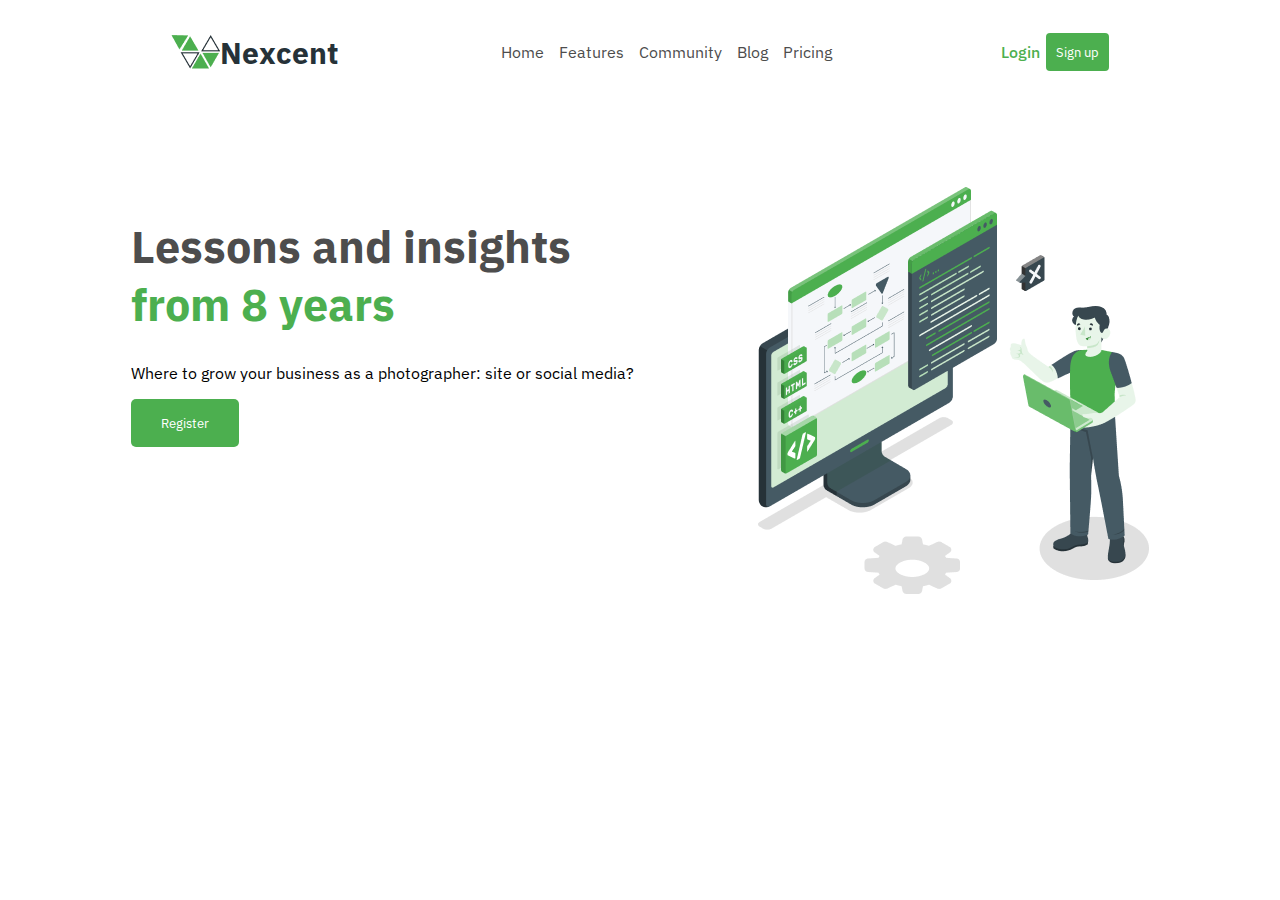
==== index.html @ 279a665d "html" ====
<!DOCTYPE html>
<html lang="en">
<head>
    <link href = "index.css" rel = "stylesheet"/>
    <meta charset="UTF-8">
    <link rel="preconnect" href="https://fonts.googleapis.com">
    <link rel="preconnect" href="https://fonts.gstatic.com" crossorigin>
    <link href="https://fonts.googleapis.com/css2?family=IBM+Plex+Sans:ital,wght@0,100;0,200;0,300;0,400;0,500;0,600;0,700;1,100;1,200;1,300;1,400;1,500;1,600;1,700&display=swap" rel="stylesheet">
    <title>Mavericks</title>
    <style>
        *{
            font-family: "IBM Plex sans",serif;
        }
    </style>
</head>
<body>
<nav class = "main container">
    <div class ="nav">
        <div style = "display: flex; align-items: center">
            <img src="/assets/logo.png" alt ="logo"/>
            <h2 style="color: #263238; font-size: 30px">Nexcent</h2>
        </div>
        <div class = "mid-section">
            <p>Home</p>
            <p>Features</p>
            <p>Community</p>
            <p>Blog</p>
            <p>Pricing</p>
        </div>
        <div style="display: flex; justify-content: center; align-items: center">
            <button style="color: #4caf4f; background: none; border: none; font-size: 16px; font-weight: 500">Login</button>
            <button style="padding: 10px; border-radius: 4px; background: #4caf4f; color: #ffffff; border: none">Sign up</button>
        </div>
    </div>
    <div class = "hero-section" >
        <div>
            <h1>Lessons and insights<span style="color: #4caf4f; display: block">from 8 years</span> </h1>
            <p>Where to grow your business as a photographer: site or social media?</p>
            <button style="color: #ffffff; background: #4caf4f; border: none; border-radius: 5px; padding: 15px 30px">Register</button>
        </div>
        <div >
            <img src="assets/HeroIllustration.png" alt = "image"/>
        </div>
    </div>
</nav>
</body>
</html>
---- index.css ----
.nav{
    display: flex;
    justify-content: space-evenly;
}
.mid-section {
    display: flex;
    gap: 15px;
    font-weight: 400;
    font-size:16px;
    justify-content: center;
    align-items: center;
}
.mid-section > p{
    color: #4d4d4d ;
    font-size: 16px;
}
.hero-section{
    display: flex;
    Justify-content: space-evenly;
    padding-top: 90px;
}
.hero-section > div > h1{
    color: #4d4d4d;
    font-weight: bolder;
    font-size: 45px;
}
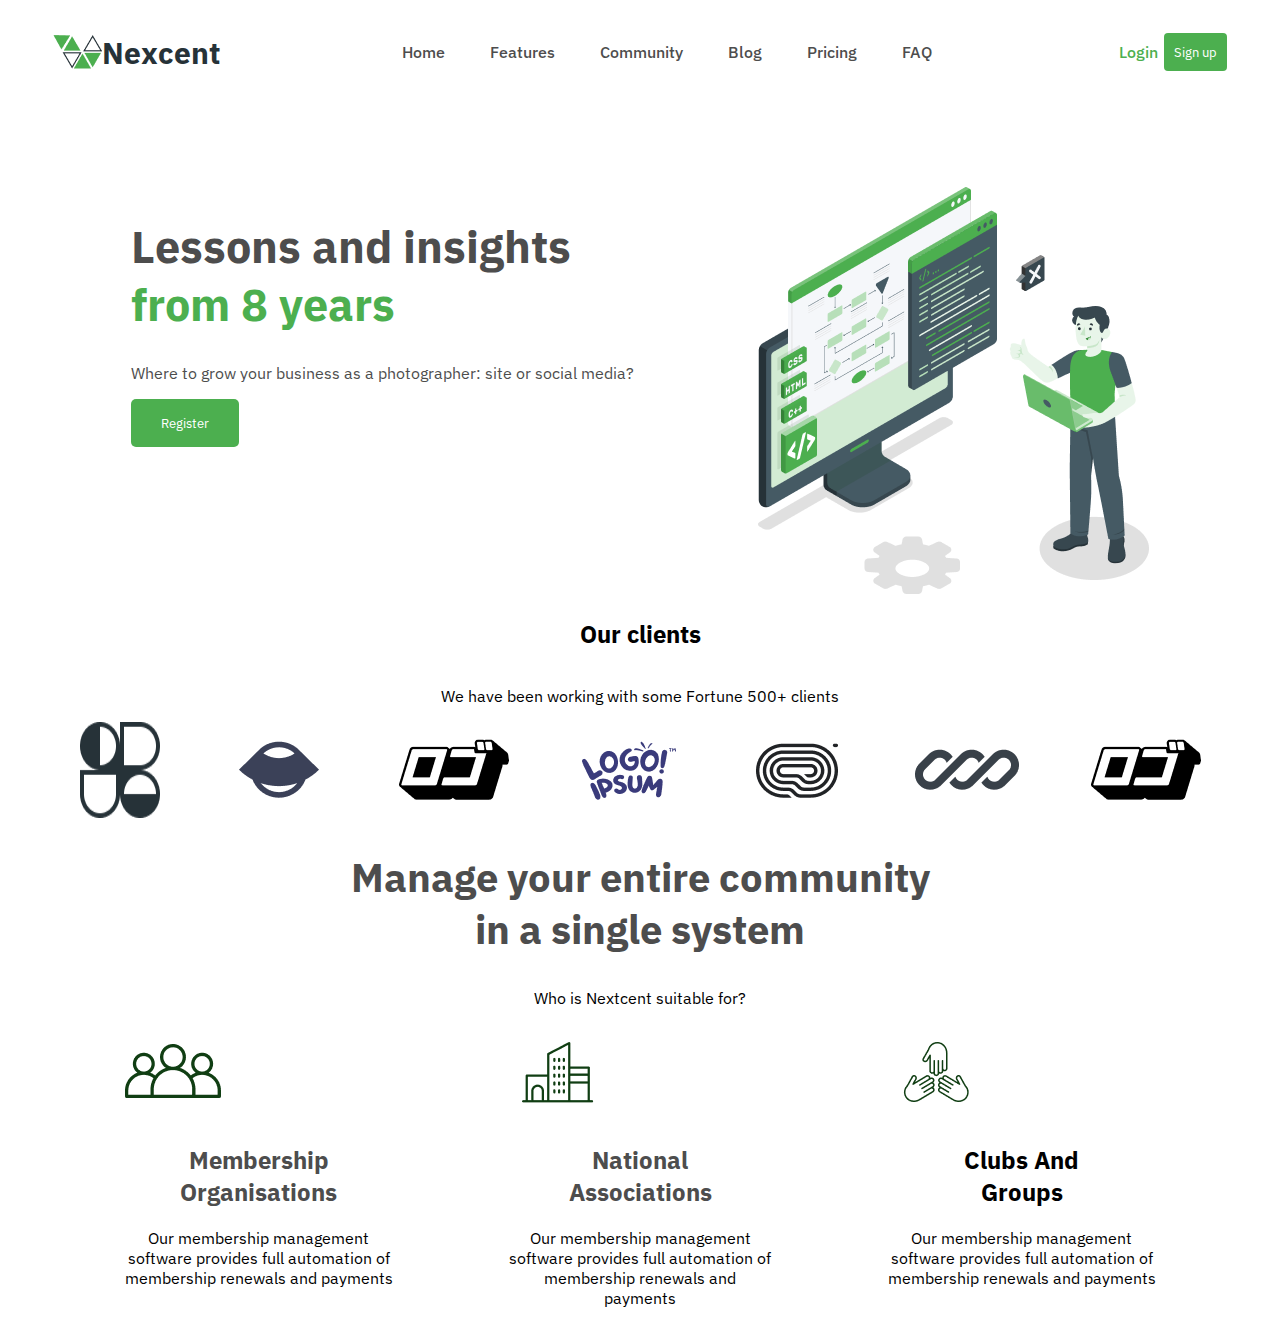
==== commit fb6c0657: "second page started" ====
--- a/index.html
+++ b/index.html
@@ -15,33 +15,71 @@
 </head>
 <body>
 <nav class = "main container">
-    <div class ="nav">
+    <div class ="nav" style="color: #f5f7fa">
         <div style = "display: flex; align-items: center">
             <img src="/assets/logo.png" alt ="logo"/>
             <h2 style="color: #263238; font-size: 30px">Nexcent</h2>
         </div>
-        <div class = "mid-section">
+        <div class = "mid-section" >
             <p>Home</p>
             <p>Features</p>
             <p>Community</p>
             <p>Blog</p>
             <p>Pricing</p>
+            <p>FAQ</p>
         </div>
         <div style="display: flex; justify-content: center; align-items: center">
             <button style="color: #4caf4f; background: none; border: none; font-size: 16px; font-weight: 500">Login</button>
             <button style="padding: 10px; border-radius: 4px; background: #4caf4f; color: #ffffff; border: none">Sign up</button>
         </div>
     </div>
-    <div class = "hero-section" >
+    <div class = "hero-section" style="color: #f5f7fa" >
         <div>
             <h1>Lessons and insights<span style="color: #4caf4f; display: block">from 8 years</span> </h1>
-            <p>Where to grow your business as a photographer: site or social media?</p>
+            <p style="color: #4d4d4d; margin-top: 0px;">Where to grow your business as a photographer: site or social media?</p>
             <button style="color: #ffffff; background: #4caf4f; border: none; border-radius: 5px; padding: 15px 30px">Register</button>
         </div>
         <div >
             <img src="assets/HeroIllustration.png" alt = "image"/>
         </div>
     </div>
+    <div class = "clients">
+        <h2>Our clients</h2>
+        <p>We have been working with some Fortune 500+ clients</p>
+        <div style=" display: flex; width: 100%; justify-content: space-evenly">
+            <img src = "/assets/Logo(0).png" alt = ""/>
+            <img src = "/assets/Logo%20(1).png" alt = ""/>
+            <img src = "/assets/Logo%20(2).png" alt = ""/>
+            <img src = "/assets/Logo%20(3).png" alt = ""/>
+            <img src = "/assets/Logo%20(4).png" alt = ""/>
+            <img src = "/assets/Logo%20(5).png" alt = ""/>
+            <img src = "/assets/Logo%20(6).png" alt = ""/>
+        </div>
+    </div>
+    <div class = "community">
+        <div>
+            <h2 style="font-size: 40px; color: #4d4d4d; text-align: center">Manage your entire community <br/> in a single system</h2>
+            <p style="text-align: center">Who is Nextcent suitable for?</p>
+        </div>
+        <div style=" display: flex; width: 100%; justify-content: space-evenly">
+            <div >
+                <img src="/assets/Icon%20(1).png">
+                <h2 style="text-align: center; color: #4d4d4d;">Membership<br/> Organisations</h2>
+                <p style="text-align: center">Our membership management<br/> software provides full automation of<br/> membership renewals and payments</p>
+            </div>
+            <div>
+                <img src="/assets/Icon%20(2).png">
+                <h2 style="text-align: center; color: #4d4d4d;">National<br/> Associations</h2>
+                <p style="text-align: center">Our membership management<br/> software provides full automation of<br/> membership renewals and <br/>payments</p>
+            </div>
+            <div>
+                <img src="/assets/Icon%20(3).png">
+                <h2 style="text-align: center">Clubs And <br/>Groups</h2>
+                <p style="text-align: center">Our membership management<br/> software provides full automation of <br/>membership renewals and payments</p>
+            </div>
+        </div>
+    </div>
+
 </nav>
 </body>
 </html>--- a/index.css
+++ b/index.css
@@ -1,11 +1,12 @@
 .nav{
     display: flex;
-    justify-content: space-evenly;
+    justify-content: space-between;
+    padding: 0 45px;
 }
 .mid-section {
     display: flex;
-    gap: 15px;
-    font-weight: 400;
+    gap: 45px;
+    font-weight: 500;
     font-size:16px;
     justify-content: center;
     align-items: center;
@@ -23,4 +24,24 @@
     color: #4d4d4d;
     font-weight: bolder;
     font-size: 45px;
+}
+.clients{
+    display: flex;
+    justify-content: center;
+    flex-direction: column;
+    align-items: center;
+}
+.community{
+    display: flex;
+    justify-content: center;
+    align-items: center;
+    flex-direction: column;
+}
+@media screen and (max-width: 728px) {
+    .nav{
+        display: none;
+    }
+    .hero-section > img{
+        display: none;
+    }
 }